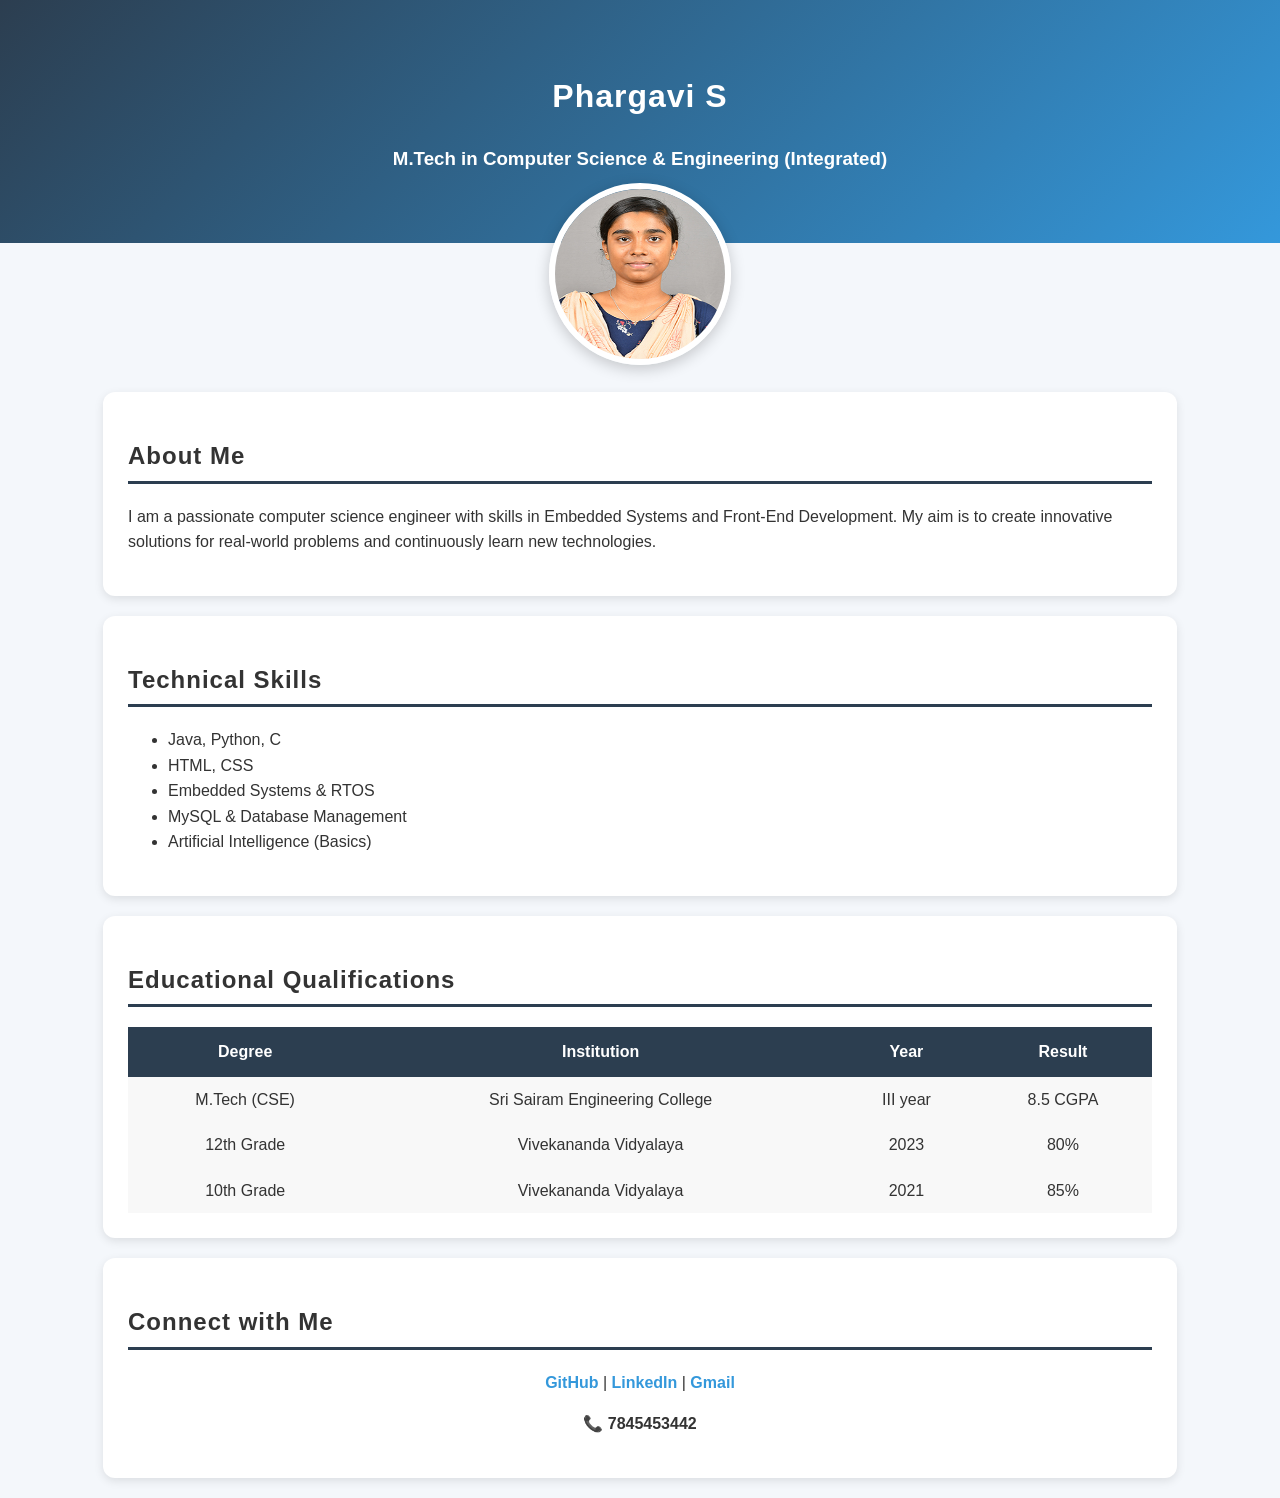
==== index.html @ 6b563e80 "rename changes" ====
<!DOCTYPE html>
<head>
    <title>Phargavi Portfolio</title>
    <link rel="stylesheet" href="style.css">
</head>

<body>

    <!-- HEADER SECTION -->
    <header class="header">
        <h1 class="title">Phargavi S</h1>
        <h3 class="subtitle">M.Tech in Computer Science & Engineering (Integrated)</h3>
    </header>

    <!-- PROFILE IMAGE -->
    <div class="profile-pic-container">
        <img src="PHOT.png" class="profile-pic" alt="Profile Photo">
    </div>

    <!-- ABOUT SECTION -->
    <section class="card">
        <h2>About Me</h2>
        <p>
            I am a passionate computer science engineer with skills in Embedded Systems 
            and Front-End Development. My aim is to create innovative solutions for 
            real-world problems and continuously learn new technologies.
        </p>
    </section>

    <!-- SKILLS SECTION -->
    <section class="card">
        <h2>Technical Skills</h2>
        <ul>
            <li>Java, Python, C</li>
            <li>HTML, CSS</li>
            <li>Embedded Systems & RTOS</li>
            <li>MySQL & Database Management</li>
            <li>Artificial Intelligence (Basics)</li>
        </ul>
    </section>

    <!-- EDUCATION SECTION -->
    <section class="card">
        <h2>Educational Qualifications</h2>
        <table>
            <tr>
                <th>Degree</th>
                <th>Institution</th>
                <th>Year</th>
                <th>Result</th>
            </tr>
            <tr>
                <td>M.Tech (CSE)</td>
                <td>Sri Sairam Engineering College</td>
                <td>III year</td>
                <td>8.5 CGPA</td>
            </tr>
            <tr>
                <td>12th Grade</td>
                <td>Vivekananda Vidyalaya</td>
                <td>2023</td>
                <td>80%</td>
            </tr>
            <tr>
                <td>10th Grade</td>
                <td>Vivekananda Vidyalaya</td>
                <td>2021</td>
                <td>85%</td>
            </tr>
        </table>
    </section>

    <!-- CONTACT LINKS -->
    <section class="card contact">
        <h2>Connect with Me</h2>
        <center>
        <p>
            <a href="https://github.com/Phargavi-S" target="_blank">GitHub</a> |
            <a href="https://www.linkedin.com/in/phargavi-s-97914b294/" target="_blank">LinkedIn</a> |
            <a href="mailto:sec23cj038@sairamtap.edu.in">Gmail</a>
        </p>
        <p class="phone">📞 7845453442</p>
        </center>
    </section>

    

</body>
</html>
---- style.css ----
/* CSS VARIABLES*/
:root {
    --primary-color: #2c3e50;
    --accent-color: #3498db;
    --light-bg: #f4f7fb;
    --text-color: #333;
    --card-bg: #ffffff;
    --radius: 12px;
}

/* GLOBAL STYLES*/
body {
    margin: 0;
    padding: 0;
    background: var(--light-bg);
    font-family: "Poppins", sans-serif;
    color: var(--text-color);
    line-height: 1.6;
}

h1, h2 {
    letter-spacing: 1px;
}

/*HEADER*/
.header {
    background: linear-gradient(135deg, var(--primary-color), var(--accent-color));
    color: white;
    text-align: center;
    padding: 50px 20px;
    animation: slideDown 1s ease-in-out;
}

@keyframes slideDown {
    from { transform: translateY(-50px); opacity: 0; }
    to { transform: translateY(0); opacity: 1; }
}

/* PROFILE IMAGE*/
.profile-pic-container {
    text-align: center;
    margin-top: -60px;
}

.profile-pic {
    width: 170px;
    height: 170px;
    border-radius: 50%;
    border: 6px solid white;
    box-shadow: 0 4px 15px rgba(0,0,0,0.2);
    transition: transform .3s ease, box-shadow .3s ease;
}

.profile-pic:hover {
    transform: scale(1.1);
    box-shadow: 0 8px 25px rgba(0,0,0,0.3);
}

/* CARD SECTIONS*/
.card {
    background: var(--card-bg);
    width: 80%;
    margin: 20px auto;
    padding: 25px;
    border-radius: var(--radius);
    box-shadow: 0 3px 10px rgba(0,0,0,0.1);
    animation: fadeUp 1s ease-in-out;
    transition: transform 0.3s ease, box-shadow 0.3s ease;
}

/* Hover Pop Effect for Cards */
.card:hover {
    transform: scale(1.03);
    box-shadow: 0 6px 20px rgba(0,0,0,0.2);
}

@keyframes fadeUp {
    from { transform: translateY(30px); opacity: 0; }
    to { transform: translateY(0); opacity: 1; }
}

.card h2 {
    border-bottom: 3px solid var(--primary-color);
    padding-bottom: 5px;
}

/* TABLE STYLING */
table {
    width: 100%;
    border-collapse: collapse;
    text-align: center;
    margin-top: 15px;
}

th {
    background: var(--primary-color);
    color: #fff;
    padding: 12px;
}

td {
    padding: 10px;
    background: #f8f8f8;
}

table tr {
    transition: transform .3s ease, background-color .3s ease;
}

table tr:hover {
    transform: scale(1.02);
    background-color: #e9f2ff;
}

/* CONTACT LINKS*/
.contact a {
    color: var(--accent-color);
    text-decoration: none;
    font-weight: bold;
    transition: color .3s ease, transform .3s ease;
}

.contact a:hover {
    transform: scale(1.1);
    color: var(--primary-color);
}

.phone {
    font-weight: bold;
}


  /*  RESPONSIVE DESIGN*/
@media (max-width: 768px) {
    .card {
        width: 90%;
    }
}
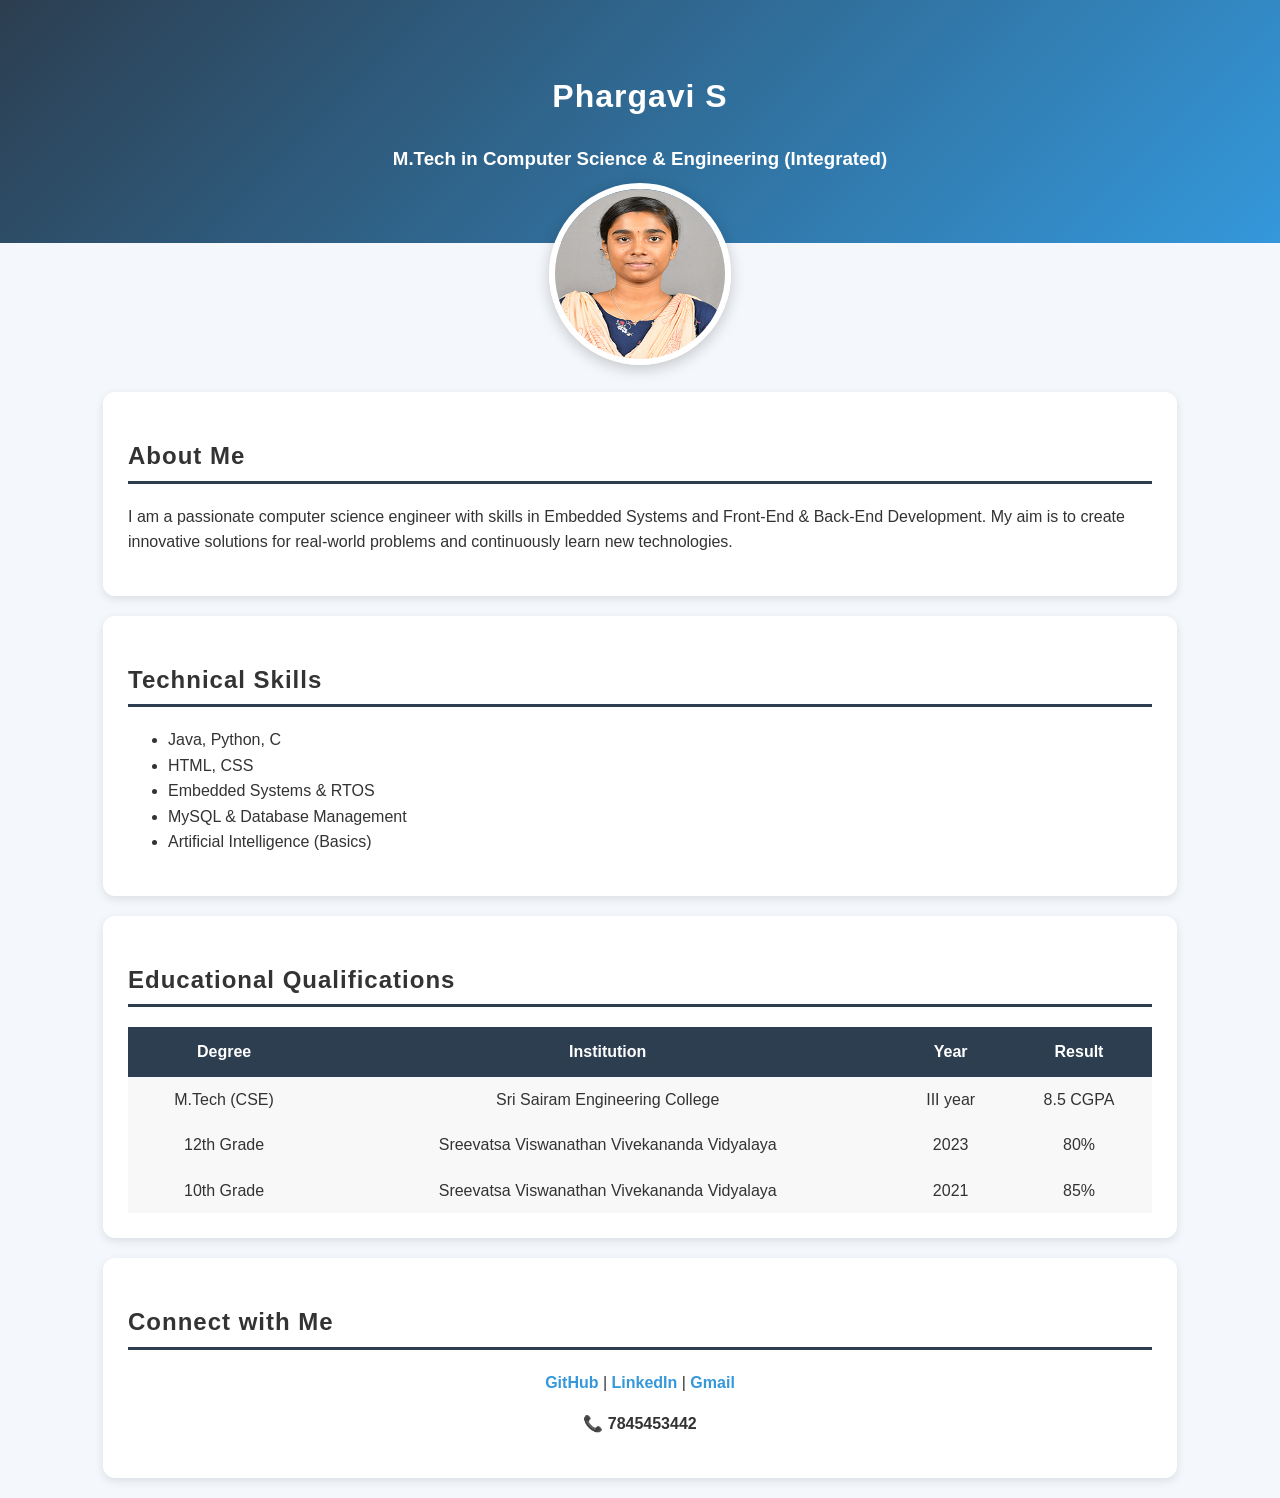
==== commit 3d3177aa: "Updated Theme Switcher with divs and hover transitions" ====
--- a/index.html
+++ b/index.html
@@ -22,7 +22,7 @@
         <h2>About Me</h2>
         <p>
             I am a passionate computer science engineer with skills in Embedded Systems 
-            and Front-End Development. My aim is to create innovative solutions for 
+            and Front-End & Back-End Development. My aim is to create innovative solutions for 
             real-world problems and continuously learn new technologies.
         </p>
     </section>
@@ -57,13 +57,13 @@
             </tr>
             <tr>
                 <td>12th Grade</td>
-                <td>Vivekananda Vidyalaya</td>
+                <td>Sreevatsa Viswanathan Vivekananda Vidyalaya </td>
                 <td>2023</td>
                 <td>80%</td>
             </tr>
             <tr>
                 <td>10th Grade</td>
-                <td>Vivekananda Vidyalaya</td>
+                <td>Sreevatsa Viswanathan Vivekananda Vidyalaya </td>
                 <td>2021</td>
                 <td>85%</td>
             </tr>
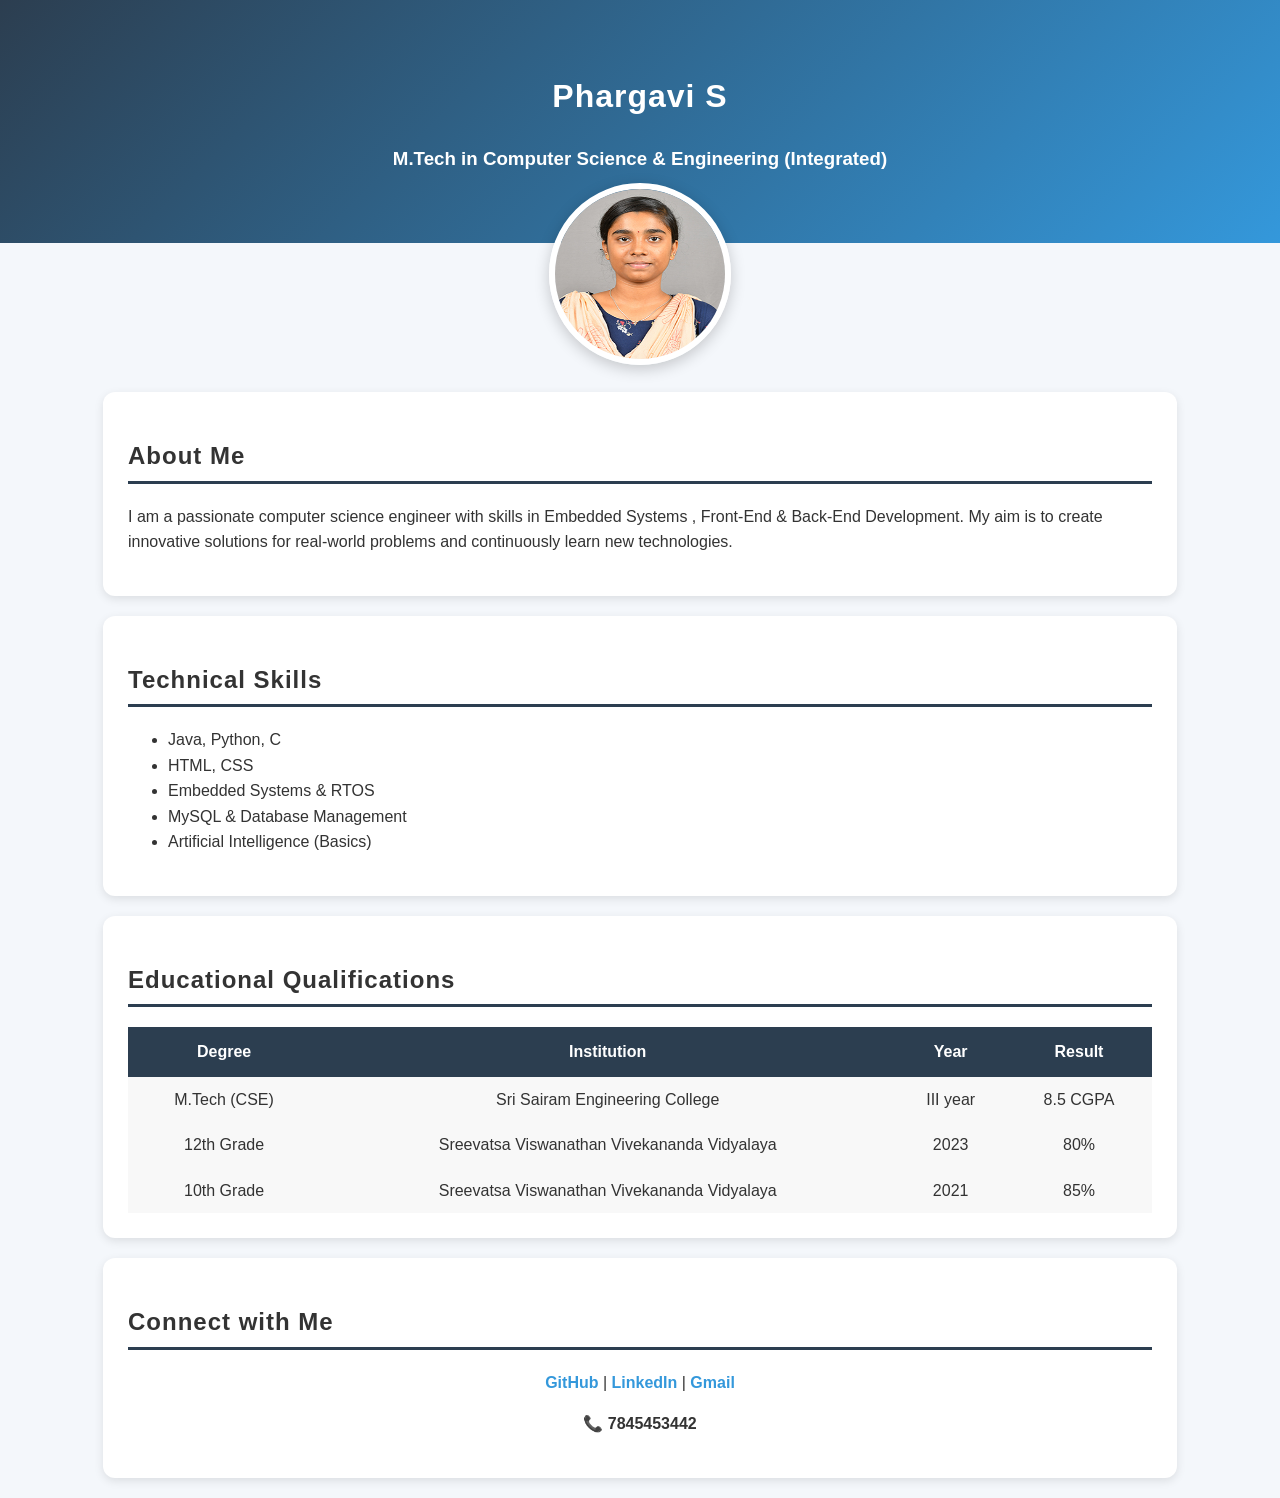
==== commit a94fdfc9: "second commits" ====
--- a/index.html
+++ b/index.html
@@ -21,8 +21,8 @@
     <section class="card">
         <h2>About Me</h2>
         <p>
-            I am a passionate computer science engineer with skills in Embedded Systems 
-            and Front-End & Back-End Development. My aim is to create innovative solutions for 
+            I am a passionate computer science engineer with skills in Embedded Systems ,
+            Front-End & Back-End Development. My aim is to create innovative solutions for 
             real-world problems and continuously learn new technologies.
         </p>
     </section>
